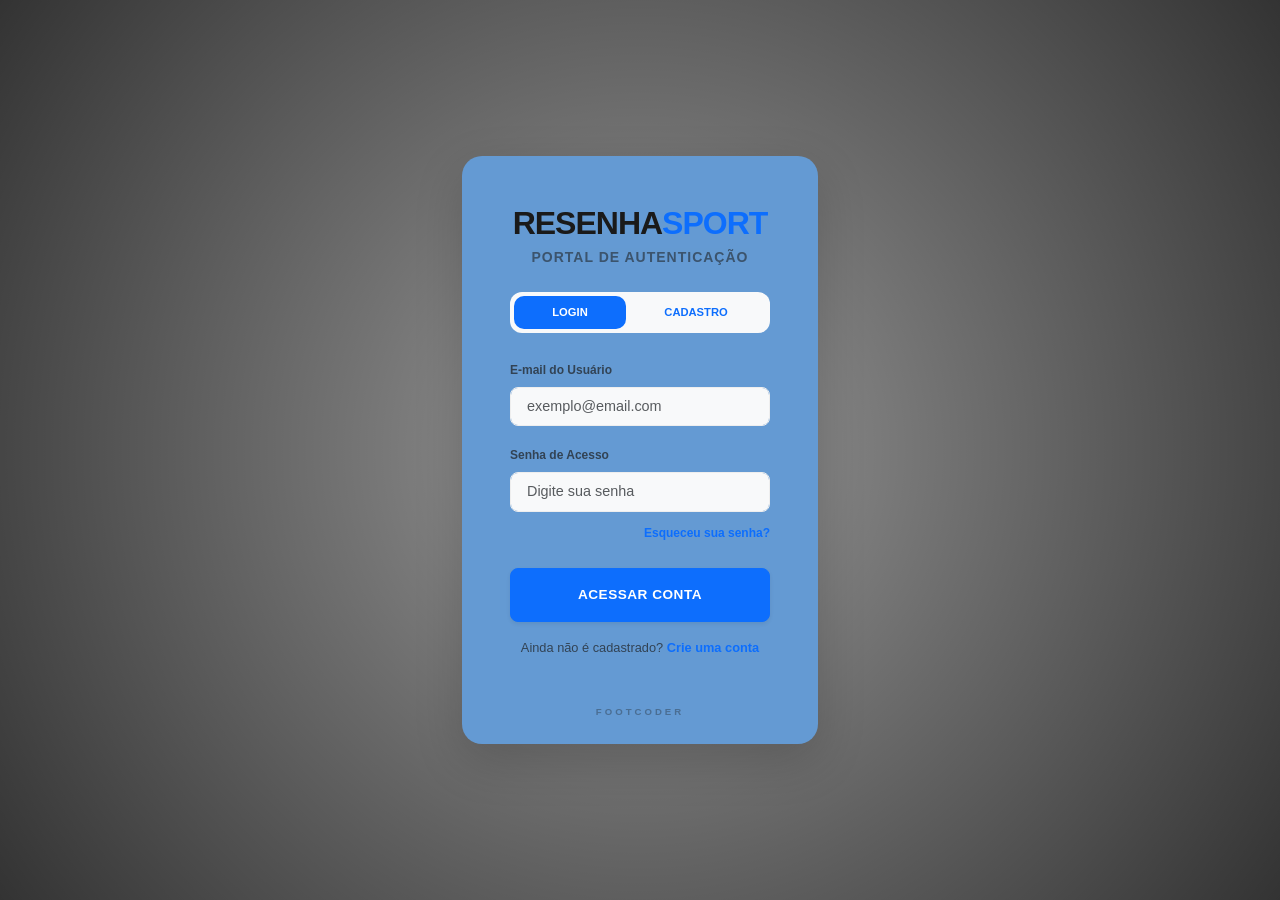
==== Frontend/login.html @ 6e7de971 "atualizada" ====
<!DOCTYPE html>

<html lang="pt-br">

<head>

<meta charset="UTF-8">

<meta name="viewport" content="width=device-width, initial-scale=1.0">

<title>Acesso - ResenhaSport

</title>

<link href="https://cdn.jsdelivr.net/npm/bootstrap@5.3.0-alpha1/dist/css/bootstrap.min.css" rel="stylesheet">

<link href="./css/styles.css" rel="stylesheet">

<link rel="shortcut icon" href="./image/camisa.gif" type="image/x-icon">

</head>



<body
class="d-flex align-items-center justify-content-center"
style="
min-height: 100vh;
background-image: url('./image/bg-login.jpg');
background-size: cover;
background-position: center;
background-repeat: no-repeat;
font-family: 'Segoe UI', Roboto, sans-serif;
"
>


<div
class="position-absolute top-0 start-0 w-100 h-100"
style="background: radial-gradient(circle, rgba(0,0,0,0.4) 0%, rgba(0,0,0,0.8) 100%);"
></div>



<div class="container position-relative">

<div class="row justify-content-center">

<div class="col-lg-4 col-md-6">



<div
class="card shadow-lg border-0"
style="
border-radius: 20px;
background: rgb(100, 154, 211);
overflow: hidden;
"
>



<div class="card-body p-4 p-lg-5">



<div class="text-center mb-4">

<h2 class="fw-bold mb-1 text-uppercase" style="letter-spacing: -1px; color: #1a1a1a;">
Resenha<span class="text-primary">Sport

</span>
</h2>

<p class="text-muted small fw-semibold text-uppercase" style="letter-spacing: 1px; opacity: 0.8;">
Portal de Autenticação
</p>

</div>



<ul class="nav nav-pills nav-fill mb-4 bg-light p-1" style="border-radius: 12px;">

<li class="nav-item">
<button
class="nav-link active fw-bold text-uppercase"
data-bs-toggle="pill"
data-bs-target="#tabLogin"
type="button"
style="font-size: 0.7rem; border-radius: 10px;"
>
Login
</button>
</li>

<li class="nav-item">
<button
class="nav-link fw-bold text-uppercase"
data-bs-toggle="pill"
data-bs-target="#tabCadastro"
type="button"
style="font-size: 0.7rem; border-radius: 10px;"
>
Cadastro
</button>
</li>

</ul>



<div class="tab-content">



<div class="tab-pane fade show active" id="tabLogin">



<form id="loginForm">



<div class="mb-3">

<label class="form-label fw-bold text-muted" style="font-size: 0.75rem;">E-mail do Usuário</label>

<input
type="email"
class="form-control form-control-lg border bg-light shadow-none"
placeholder="exemplo@email.com"
required
style="border-radius: 8px; font-size: 0.9rem; border-color: #eee !important;"
>

</div>



<div class="mb-2">

<label class="form-label fw-bold text-muted" style="font-size: 0.75rem;">Senha de Acesso</label>

<input
type="password"
class="form-control form-control-lg border bg-light shadow-none"
placeholder="Digite sua senha"
required
style="border-radius: 8px; font-size: 0.9rem; border-color: #eee !important;"
>

</div>



<div class="text-end mb-4">

<a href="#" class="small text-primary fw-bold text-decoration-none" style="font-size: 0.75rem;">
Esqueceu sua senha?
</a>

</div>



<button
type="submit"
class="btn btn-primary w-100 fw-bold py-3 text-uppercase shadow-sm mb-3"
style="border-radius: 8px; font-size: 0.85rem; letter-spacing: 0.5px;"
>
Acessar Conta
</button>

<div class="text-center">
<p class="small text-muted mb-0" style="font-size: 0.8rem;">
Ainda não é cadastrado? <a href="#" class="text-primary fw-bold text-decoration-none" data-bs-toggle="pill" data-bs-target="#tabCadastro">Crie uma conta</a>
</p>
</div>

</form>



</div>



<div class="tab-pane fade" id="tabCadastro">



<form id="signupForm">



<div class="mb-3">

<label class="form-label fw-bold text-muted" style="font-size: 0.75rem;">Nome Completo</label>

<input type="text" class="form-control form-control-lg border bg-light shadow-none"
placeholder="Seu nome"
required
style="border-radius: 8px; font-size: 0.9rem; border-color: #eee !important;"
>

</div>



<div class="mb-3">

<label class="form-label fw-bold text-muted" style="font-size: 0.75rem;">E-mail</label>

<input type="email" class="form-control form-control-lg border bg-light shadow-none" placeholder="seu@email.com" required style="border-radius: 8px; font-size: 0.9rem; border-color: #eee !important;">

</div>



<div class="mb-3">

<label class="form-label fw-bold text-muted" style="font-size: 0.75rem;">Criar Senha</label>

<input
type="password"
class="form-control form-control-lg border bg-light shadow-none"
placeholder="Mínimo 8 caracteres"
required
style="border-radius: 8px; font-size: 0.9rem; border-color: #eee !important;"
>

</div>



<div class="mb-4">

<label class="form-label fw-bold text-muted" style="font-size: 0.75rem;">Confirmar Senha</label>

<input
type="password"
class="form-control form-control-lg border bg-light shadow-none"
placeholder="Repita a senha"
required
style="border-radius: 8px; font-size: 0.9rem; border-color: #eee !important;"
>

</div>



<button
type="submit"
class="btn btn-success w-100 fw-bold py-3 text-uppercase shadow-sm"
style="border-radius: 8px; font-size: 0.85rem; letter-spacing: 0.5px;"
>
Finalizar Cadastro
</button>



</form>



</div>



</div>



</div>

<div class="text-center pb-4">
<p class="text-uppercase fw-bold text-muted mb-0" style="font-size: 0.6rem; letter-spacing: 3px; opacity: 0.5;">footcoder</p>
</div>

</div>



</div>

</div>

</div>



<script src="https://cdn.jsdelivr.net/npm/@popperjs/core@2.11.6/dist/umd/popper.min.js"></script>

<script src="https://cdn.jsdelivr.net/npm/bootstrap@5.3.0-alpha1/dist/js/bootstrap.min.js"></script>
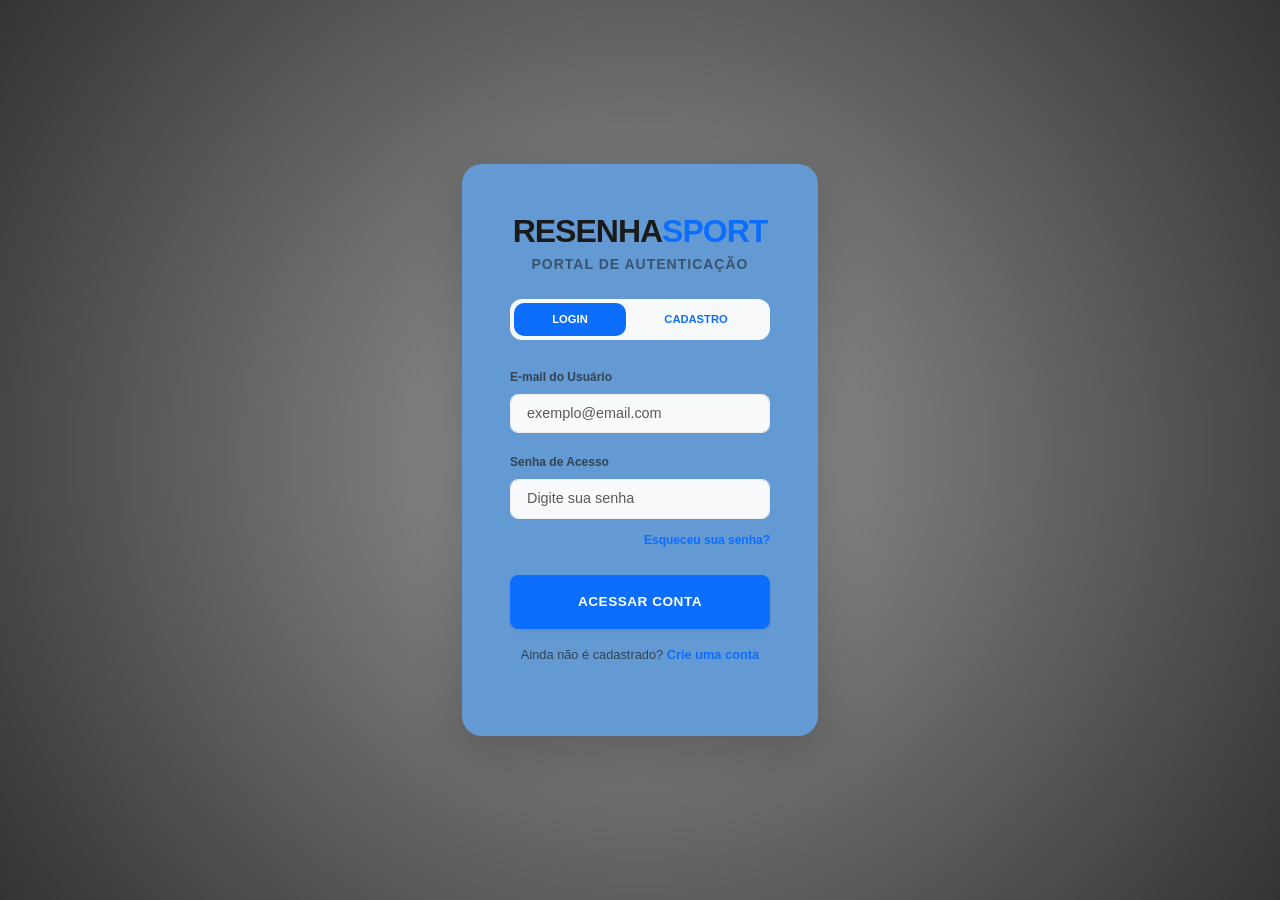
==== commit 6254450f: "17/03" ====
--- a/Frontend/login.html
+++ b/Frontend/login.html
@@ -277,7 +277,7 @@
 </div>
 
 <div class="text-center pb-4">
-<p class="text-uppercase fw-bold text-muted mb-0" style="font-size: 0.6rem; letter-spacing: 3px; opacity: 0.5;">footcoder</p>
+<p class="text-uppercase fw-bold text-muted mb-0" style="font-size: 0.6rem; letter-spacing: 3px; opacity: 0.5;"></p>
 </div>
 
 </div>
